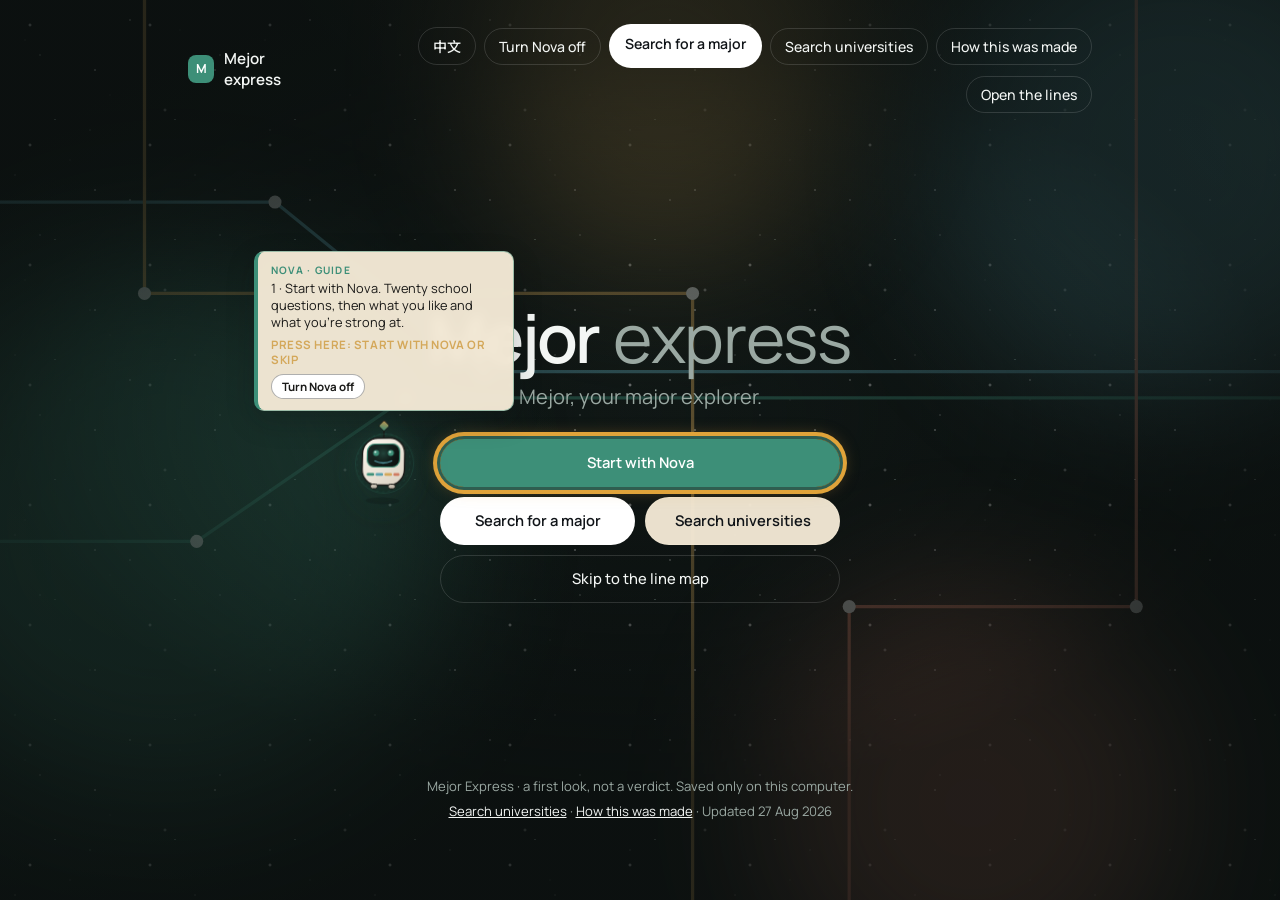
==== index.html @ 67a38b3f "Share the home space look across search pages, refresh Nova, and tidy Chinese CTAs. Keep major/unive" ====
<!DOCTYPE html>
<html lang="en" data-title="title.home" data-desc="meta.home">
<head>
  <meta charset="UTF-8" />
  <meta name="viewport" content="width=device-width, initial-scale=1.0" />
  <meta name="description" content="Mejor maps what you like to 25 simple stations, then shows official major names at 15 universities with a meaning a 14-year-old can read. A first look — not a verdict." />
  <meta name="theme-color" content="#0c1110" />
  <title>Mejor express</title>
  <link rel="icon" href="favicon.svg" type="image/svg+xml" />
  <script>
    try { if (localStorage.getItem("mejor-lang") === "zh") document.documentElement.lang = "zh-Hans"; } catch (e) {}
  </script>
  <link rel="preconnect" href="https://fonts.googleapis.com" />
  <link rel="preconnect" href="https://fonts.gstatic.com" crossorigin />
  <link href="https://fonts.googleapis.com/css2?family=Manrope:wght@400;500;600;700;800&family=Noto+Sans+SC:wght@400;500;600;700&display=swap" rel="stylesheet" />
  <style>
    :root {
      --bg: #0c1110;
      --text: #f3f6f4;
      --mute: #9aa8a2;
      --line: rgba(243, 246, 244, 0.14);
      --logic: #3d8f78;
      --care: #5aa3b0;
      --world: #d4a85a;
      --make: #d07a62;
      --ink: #101418;
      --red: #e85d4c;
      --serif: "Manrope", "Noto Sans SC", sans-serif;
      --sans: "Manrope", "Noto Sans SC", sans-serif;
    }
    * { box-sizing: border-box; }
    html, body, button, input, select, textarea { font-family: var(--sans); }
    html, body { margin: 0; min-height: 100%; }
    html { -webkit-text-size-adjust: 100%; }
    body {
      font-family: var(--sans);
      color: var(--text);
      -webkit-font-smoothing: antialiased;
      background: var(--bg);
      min-height: 100vh;
      display: flex;
      flex-direction: column;
    }
    .stage {
      position: fixed;
      inset: 0;
      z-index: 0;
      pointer-events: none;
      overflow: hidden;
      background:
        radial-gradient(ellipse 80% 60% at 50% 40%, #121a18 0%, var(--bg) 72%);
    }
    .space-nebula {
      position: absolute;
      inset: -30%;
      background:
        radial-gradient(ellipse 42% 38% at 18% 58%, rgba(61, 143, 120, 0.18), transparent 72%),
        radial-gradient(ellipse 38% 34% at 82% 28%, rgba(90, 163, 176, 0.16), transparent 70%),
        radial-gradient(ellipse 30% 28% at 52% 12%, rgba(212, 168, 90, 0.12), transparent 68%);
      animation: nebulaDrift 45s ease-in-out infinite;
    }
    .starfield {
      position: absolute;
      inset: 0;
      background-repeat: repeat;
      will-change: background-position;
    }
    .starfield-far {
      opacity: 0.35;
      background-image:
        radial-gradient(1px 1px at 25px 40px, rgba(255,255,255,0.55), transparent),
        radial-gradient(1px 1px at 110px 95px, rgba(255,255,255,0.45), transparent),
        radial-gradient(1px 1px at 180px 30px, rgba(212,240,234,0.4), transparent),
        radial-gradient(1px 1px at 70px 160px, rgba(255,255,255,0.5), transparent);
      background-size: 240px 240px;
      animation: spaceScrollFar 90s linear infinite;
    }
    .starfield-mid {
      opacity: 0.55;
      background-image:
        radial-gradient(1.2px 1.2px at 40px 55px, rgba(255,255,255,0.75), transparent),
        radial-gradient(1.5px 1.5px at 130px 20px, rgba(255,255,255,0.85), transparent),
        radial-gradient(1px 1px at 90px 130px, rgba(232,255,248,0.7), transparent),
        radial-gradient(2px 2px at 165px 110px, rgba(255,255,255,0.9), transparent),
        radial-gradient(1px 1px at 15px 175px, rgba(255,255,255,0.65), transparent);
      background-size: 180px 180px;
      animation: spaceScrollMid 50s linear infinite;
    }
    .starfield-near {
      opacity: 0.75;
      background-image:
        radial-gradient(2px 2px at 30px 25px, rgba(255,255,255,0.95), transparent),
        radial-gradient(1.5px 1.5px at 95px 70px, rgba(255,255,255,0.85), transparent),
        radial-gradient(2.5px 2.5px at 140px 45px, rgba(255,255,255,1), transparent),
        radial-gradient(1.5px 1.5px at 55px 120px, rgba(212,240,234,0.9), transparent);
      background-size: 120px 120px;
      animation: spaceScrollNear 24s linear infinite;
    }
    .blob {
      position: absolute;
      border-radius: 50%;
      filter: blur(72px);
      opacity: 0.42;
      will-change: transform;
    }
    .blob.logic {
      width: 42vw; height: 42vw; left: -8vw; top: 28%; background: var(--logic);
      animation: spaceOrbitA 32s linear infinite;
    }
    .blob.care {
      width: 36vw; height: 36vw; right: -10vw; top: -8%; background: var(--care);
      animation: spaceOrbitB 40s linear infinite;
    }
    .blob.world {
      width: 28vw; height: 28vw; left: 38%; top: -12%; background: var(--world);
      animation: spaceOrbitC 36s linear infinite;
    }
    .blob.make {
      width: 32vw; height: 32vw; right: 8%; bottom: -12%; background: var(--make);
      animation: spaceOrbitD 44s linear infinite;
    }
    .stage-map {
      position: absolute;
      inset: -8%;
      width: 116%;
      height: 116%;
      opacity: 0.5;
      animation: mapFloat 60s linear infinite;
      will-change: transform;
    }
    @keyframes spaceScrollFar {
      from { background-position: 0 0; }
      to { background-position: 240px 240px; }
    }
    @keyframes spaceScrollMid {
      from { background-position: 0 0; }
      to { background-position: -180px 270px; }
    }
    @keyframes spaceScrollNear {
      from { background-position: 0 0; }
      to { background-position: -120px 180px; }
    }
    @keyframes nebulaDrift {
      0% { transform: translate3d(0, 0, 0) scale(1); }
      33% { transform: translate3d(3%, -2%, 0) scale(1.04); }
      66% { transform: translate3d(-2%, 3%, 0) scale(1.02); }
      100% { transform: translate3d(0, 0, 0) scale(1); }
    }
    @keyframes spaceOrbitA {
      0% { transform: translate3d(0, 0, 0); }
      25% { transform: translate3d(8%, -6%, 0); }
      50% { transform: translate3d(4%, 8%, 0); }
      75% { transform: translate3d(-6%, 4%, 0); }
      100% { transform: translate3d(0, 0, 0); }
    }
    @keyframes spaceOrbitB {
      0% { transform: translate3d(0, 0, 0); }
      25% { transform: translate3d(-7%, 5%, 0); }
      50% { transform: translate3d(5%, 9%, 0); }
      75% { transform: translate3d(8%, -4%, 0); }
      100% { transform: translate3d(0, 0, 0); }
    }
    @keyframes spaceOrbitC {
      0% { transform: translate3d(0, 0, 0); }
      25% { transform: translate3d(5%, 6%, 0); }
      50% { transform: translate3d(-4%, -5%, 0); }
      75% { transform: translate3d(6%, -3%, 0); }
      100% { transform: translate3d(0, 0, 0); }
    }
    @keyframes spaceOrbitD {
      0% { transform: translate3d(0, 0, 0); }
      25% { transform: translate3d(-5%, -7%, 0); }
      50% { transform: translate3d(7%, 3%, 0); }
      75% { transform: translate3d(-3%, 6%, 0); }
      100% { transform: translate3d(0, 0, 0); }
    }
    @keyframes mapFloat {
      0% { transform: translate3d(0, 0, 0) rotate(0deg); }
      50% { transform: translate3d(-3%, 2%, 0) rotate(0.6deg); }
      100% { transform: translate3d(0, 0, 0) rotate(0deg); }
    }
    .stage-vignette {
      position: absolute;
      inset: 0;
      background:
        radial-gradient(ellipse 50% 42% at 50% 46%, rgba(12, 17, 16, 0.2) 0%, rgba(12, 17, 16, 0.72) 100%);
    }
    ::selection { background: #3d8f78; color: #fff; }
    .wrap {
      position: relative;
      z-index: 1;
      flex: 1;
      display: flex;
      flex-direction: column;
      max-width: 960px;
      width: 100%;
      margin: 0 auto;
      padding: 24px 28px 40px;
    }
    .skip {
      position: absolute; left: 16px; top: -48px; z-index: 80;
      background: #fff; color: var(--ink);
      padding: 8px 12px; font-weight: 600; text-decoration: none;
      border-radius: 999px;
    }
    .skip:focus { top: 12px; }
    :focus-visible { outline: 2px solid #fff; outline-offset: 3px; }
    .lang-btn:focus-visible, nav a.ghost:focus-visible, nav a.search-btn:focus-visible,
    .play:focus-visible, .ghost-btn:focus-visible, .search-btn:focus-visible, .uni-search-btn:focus-visible {
      outline: 2px solid var(--world); outline-offset: 3px;
    }

    nav {
      display: flex; justify-content: space-between; align-items: center;
      gap: 12px; color: var(--text);
    }
    .nav-end { display: flex; align-items: center; gap: 8px; flex-wrap: wrap; justify-content: flex-end; }
    .lang-btn {
      appearance: none; cursor: pointer; font: inherit;
      color: var(--text); background: transparent;
      border: 1px solid var(--line);
      padding: 8px 14px; font-weight: 500; font-size: 0.88rem;
      border-radius: 999px;
    }
    .lang-btn:hover { background: rgba(255, 255, 255, 0.06); }
    .logo {
      display: flex; align-items: center; gap: 10px;
      text-decoration: none; color: var(--text);
      font-weight: 600; font-size: 0.95rem;
    }
    .mark {
      width: 28px; height: 28px;
      border-radius: 8px;
      background: var(--logic);
      display: grid; place-items: center;
    }
    .mark span { display: block; font-size: 0.78rem; font-weight: 700; color: #fff; }
    nav a.ghost {
      color: var(--text); text-decoration: none;
      border: 1px solid var(--line);
      padding: 8px 14px; font-weight: 500; font-size: 0.88rem;
      border-radius: 999px;
    }
    nav a.ghost:hover { background: rgba(255, 255, 255, 0.06); }
    nav a.search-btn {
      color: var(--ink);
      background: #fff;
      border: 0;
      padding: 10px 16px;
      min-height: 44px;
      font-weight: 600;
      font-size: 0.88rem;
      text-decoration: none;
      border-radius: 999px;
    }

    main {
      flex: 1;
      display: grid;
      place-items: center;
      text-align: center;
      padding: 48px 0 32px;
    }
    .hero { max-width: 32rem; }
    h1 {
      font-family: var(--serif);
      font-size: clamp(2.6rem, 8vw, 4.2rem);
      margin: 0 0 10px;
      line-height: 1.02;
      font-weight: 600;
      letter-spacing: -0.04em;
      color: var(--text);
    }
    h1 .express {
      display: inline-flex;
      font-weight: 400;
      letter-spacing: -0.02em;
      color: var(--mute);
      margin-left: 0.06em;
    }
    .express-letter {
      display: inline-block;
      animation: letterBounce 1.9s cubic-bezier(0.45, 0, 0.2, 1) infinite;
      transform-origin: center bottom;
    }
    .express-letter:nth-child(1) { animation-delay: 0s; }
    .express-letter:nth-child(2) { animation-delay: 0.08s; }
    .express-letter:nth-child(3) { animation-delay: 0.16s; }
    .express-letter:nth-child(4) { animation-delay: 0.24s; }
    .express-letter:nth-child(5) { animation-delay: 0.32s; }
    .express-letter:nth-child(6) { animation-delay: 0.4s; }
    .express-letter:nth-child(7) { animation-delay: 0.48s; }
    @keyframes letterBounce {
      0%, 100% { transform: translateY(0); }
      18% { transform: translateY(-0.22em); }
      36% { transform: translateY(0); }
    }
    .catch {
      font-size: clamp(1.05rem, 2.6vw, 1.25rem);
      margin: 0 0 28px;
      color: var(--mute);
      line-height: 1.45;
      font-weight: 400;
    }
    .cta {
      display: flex;
      flex-direction: column;
      gap: 10px;
      width: 100%;
      max-width: 400px;
      margin: 0 auto;
    }
    .cta-row {
      display: grid;
      grid-template-columns: 1fr 1fr;
      gap: 10px;
    }
    .play, .ghost-btn, .cta .search-btn, .cta .uni-search-btn {
      display: inline-flex;
      align-items: center;
      justify-content: center;
      text-decoration: none;
      border-radius: 999px;
      min-height: 48px;
      width: 100%;
      padding: 11px 16px;
      font: inherit;
      font-weight: 600;
      font-size: 0.92rem;
      line-height: 1.25;
      text-align: center;
      white-space: normal;
      letter-spacing: 0;
      text-transform: none;
    }
    .play {
      background: var(--logic);
      color: #fff;
      border: 0;
    }
    .play:hover { background: #347a67; }
    .cta .search-btn {
      background: #fff;
      color: var(--ink);
      border: 0;
    }
    .cta .search-btn:hover { filter: brightness(0.97); }
    .cta .uni-search-btn {
      background: rgba(244, 234, 214, 0.96);
      color: var(--ink);
      border: 1px solid rgba(244, 234, 214, 0.4);
      box-shadow: none;
    }
    .cta .uni-search-btn:hover { filter: brightness(1.04); }
    .ghost-btn {
      background: transparent;
      color: var(--text);
      border: 1px solid var(--line);
      font-weight: 500;
    }
    .ghost-btn:hover { background: rgba(255, 255, 255, 0.06); }
    html[lang="zh-Hans"] .play,
    html[lang="zh-Hans"] .ghost-btn,
    html[lang="zh-Hans"] .cta .search-btn,
    html[lang="zh-Hans"] .cta .uni-search-btn {
      font-size: 0.95rem;
      letter-spacing: 0.02em;
    }

    footer {
      text-align: center;
      color: var(--mute);
      font-size: 0.82rem;
      line-height: 1.5;
    }
    footer p { margin: 0 0 6px; }
    footer a { color: var(--text); }

    @media (max-width: 640px) {
      .wrap { padding: 16px 16px 28px; }
      nav { flex-direction: column; align-items: flex-start; }
      .cta { max-width: none; }
      .cta-row { grid-template-columns: 1fr; }
    }
    @media (prefers-reduced-motion: reduce) {
      .blob, .starfield, .space-nebula, .stage-map { animation: none; }
      .express-letter { animation: none; }
      .blob { filter: blur(64px); }
    }
  </style>
</head>
<body>
  <div class="stage" aria-hidden="true">
    <div class="space-nebula"></div>
    <div class="starfield starfield-far"></div>
    <div class="starfield starfield-mid"></div>
    <div class="starfield starfield-near"></div>
    <div class="blob logic"></div>
    <div class="blob care"></div>
    <div class="blob world"></div>
    <div class="blob make"></div>
    <svg class="stage-map" viewBox="0 0 1200 800" preserveAspectRatio="xMidYMid slice">
      <path d="M-20 210 L 320 210 L 480 340 L 1240 340" fill="none" stroke="#5aa3b0" stroke-width="2.5" stroke-linecap="round" stroke-linejoin="round"/>
      <path d="M-20 470 L 260 470 L 420 360 L 1240 360" fill="none" stroke="#3d8f78" stroke-width="2.5" stroke-linecap="round" stroke-linejoin="round"/>
      <path d="M 220 -20 L 220 280 L 640 280 L 640 820" fill="none" stroke="#d4a85a" stroke-width="2.5" stroke-linecap="round" stroke-linejoin="round"/>
      <path d="M 980 -20 L 980 520 L 760 520 L 760 820" fill="none" stroke="#d07a62" stroke-width="2.5" stroke-linecap="round" stroke-linejoin="round"/>
      <g fill="#f3f6f4">
        <circle cx="320" cy="210" r="5"/>
        <circle cx="480" cy="340" r="5"/>
        <circle cx="260" cy="470" r="5"/>
        <circle cx="420" cy="360" r="5"/>
        <circle cx="220" cy="280" r="5"/>
        <circle cx="640" cy="280" r="5"/>
        <circle cx="980" cy="520" r="5"/>
        <circle cx="760" cy="520" r="5"/>
      </g>
    </svg>
    <div class="stage-vignette"></div>
  </div>
  <a class="skip" href="#main" data-i18n="skip">Skip to content</a>
  <div class="wrap">
    <nav>
      <a class="logo" href="index.html"><span class="mark"><span>M</span></span> Mejor express</a>
      <div class="nav-end">
        <button class="lang-btn" type="button" data-lang-toggle>中文</button>
        <button class="lang-btn" type="button" data-nova-toggle>Turn Nova off</button>
        <a class="search-btn" href="search.html" data-i18n="nav.search">Search for a major</a>
        <a class="ghost" href="schools.html" data-i18n="nav.searchUnis">Search universities</a>
        <a class="ghost" href="method.html" data-i18n="nav.method">How this was made</a>
        <a class="ghost" href="explorer.html?skip=1" data-i18n="nav.open">Open the lines</a>
      </div>
    </nav>

    <main id="main">
      <div class="hero">
        <h1>Mejor <span class="express" aria-label="express"><span class="express-letter">e</span><span class="express-letter">x</span><span class="express-letter">p</span><span class="express-letter">r</span><span class="express-letter">e</span><span class="express-letter">s</span><span class="express-letter">s</span></span></h1>
        <p class="catch" data-i18n="catch">Mejor, your major explorer.</p>
        <div class="cta">
          <a class="play" id="startNova" href="explorer.html?nova=1" data-i18n="cta.play">Start with Nova</a>
          <div class="cta-row">
            <a class="search-btn" id="searchMajor" href="search.html" data-i18n="nav.search">Search for a major</a>
            <a class="uni-search-btn" id="searchUnis" href="schools.html" data-i18n="nav.searchUnis">Search universities</a>
          </div>
          <a class="ghost-btn" href="explorer.html?skip=1" data-i18n="cta.skip">Skip to the line map</a>
        </div>
      </div>
    </main>

    <footer>
      <p data-i18n="foot.legal">Mejor Express · a first look, not a verdict. Saved only on this computer.</p>
      <p><a href="schools.html" data-i18n="nav.searchUnis">Search universities</a> · <a href="method.html" data-i18n="nav.method">How this was made</a> · <span data-i18n="updated">Updated 27 Aug 2026</span></p>
    </footer>
  </div>

  <aside id="novaGuide" class="nova-guide" data-nova-dock aria-live="polite" aria-label="Nova guide">
    <div class="nova-guide-face" aria-hidden="true">
      <svg viewBox="0 0 72 84" fill="none" xmlns="http://www.w3.org/2000/svg">
        <ellipse cx="36" cy="80" rx="17" ry="3.2" fill="#0c1110" opacity=".22"/>
        <line x1="36" y1="17" x2="36" y2="7.5" stroke="#1a1a18" stroke-width="1.35" stroke-linecap="round"/>
        <rect x="32.1" y="1.2" width="7.8" height="7.8" rx="1.1" transform="rotate(45 36 5.1)" fill="#3d8f78" stroke="#1a1a18" stroke-width=".85"/>
        <rect x="14.5" y="17.5" width="43" height="47" rx="15.5" fill="#fff9f0" stroke="#1a1a18" stroke-width="1.45"/>
        <rect x="19.5" y="52.5" width="7.5" height="2.8" rx="1" fill="#3d8f78"/>
        <rect x="28.5" y="52.5" width="7.5" height="2.8" rx="1" fill="#5aa3b0"/>
        <rect x="37.5" y="52.5" width="7.5" height="2.8" rx="1" fill="#d4a85a"/>
        <rect x="46.5" y="52.5" width="6" height="2.8" rx="1" fill="#d07a62"/>
        <rect x="19.5" y="23.5" width="33" height="23" rx="7.5" fill="#0c1110" stroke="#3d8f78" stroke-width="1.15"/>
        <circle cx="28.5" cy="32.5" r="3" fill="#3d8f78"/>
        <circle cx="43.5" cy="32.5" r="3" fill="#3d8f78"/>
        <path d="M27.5 40.5 Q36 44.5 44.5 40.5" stroke="#5aa3b0" stroke-width="1.35" stroke-linecap="round" fill="none"/>
      </svg>
    </div>
    <div class="nova-guide-copy">
      <div class="nova-name" data-i18n="nova.name">Nova · guide</div>
      <p data-i18n="guide.home">Press “Start with Nova”. Or press “Skip to the line map” if you want to pick likes yourself.</p>
      <p class="soft" data-i18n="guide.homeSoft">I can keep helping on the map. Turn me off anytime — I will stay quiet.</p>
      <p class="where" data-i18n="guide.where.home">Press here: Start with Nova or Skip</p>
      <button class="nova-quiet" type="button" data-nova-toggle>Turn Nova off</button>
    </div>
  </aside>
  <button class="nova-wake" type="button" data-nova-wake hidden data-i18n="nova.wake">Ask Nova</button>

  <script src="i18n.js"></script>
  <script>
    var HOME_TOUR_LAST = 4;
    var homeTour = 0;
    function homeTourStep(i) {
      var play = document.getElementById("startNova") || document.querySelector(".cta .play");
      var search = document.getElementById("searchMajor") || document.querySelector(".cta .search-btn");
      var searchUnis = document.getElementById("searchUnis");
      var skip = document.querySelector(".cta .ghost-btn");
      var steps = [
        { el: play, where: "guide.where.home", text: "guide.home" },
        { el: search, where: "guide.where.search", text: "guide.search" },
        { el: searchUnis, where: "guide.where.searchUnis", text: "guide.searchUnis" },
        { el: skip, where: "guide.where.skip", text: "guide.skip" },
        { el: document.body, where: "guide.where.luck", text: "guide.homeLuck", cheer: true }
      ];
      return steps[Math.min(i, HOME_TOUR_LAST)];
    }
    function updateHomeGuide() {
      if (!MejorNova.isOn()) {
        MejorNova.park();
        return;
      }
      var step = homeTourStep(homeTour);
      var target = step.el || document.body;
      if (step.cheer) {
        MejorNova.point(document.body, MejorI18n.t(step.where), MejorI18n.t(step.text), { cheer: true, key: "luck", scroll: false });
        return;
      }
      MejorNova.point(target, MejorI18n.t(step.where), MejorI18n.t(step.text));
    }
    function nextHomeTour() {
      if (!MejorNova.isOn()) return;
      if (homeTour >= HOME_TOUR_LAST) return;
      homeTour += 1;
      updateHomeGuide();
    }
    MejorI18n.apply();
    MejorI18n.bindToggles();
    MejorNova.bind(updateHomeGuide);
    document.addEventListener("mejor-nova-next", nextHomeTour);
    document.addEventListener("pointerup", function (e) {
      if (!MejorNova.isOn()) return;
      if (e.button != null && e.button !== 0) return;
      if (e.target.closest("[data-nova-toggle], [data-nova-wake], [data-lang-toggle]")) return;
      if (homeTour >= HOME_TOUR_LAST) return;
      if (e.target.closest("#startNova, #searchMajor, #searchUnis, .cta a, nav a")) return;
      if (e.target.closest("#novaFlyer")) return;
      nextHomeTour();
    });
  </script>
</body>
</html>
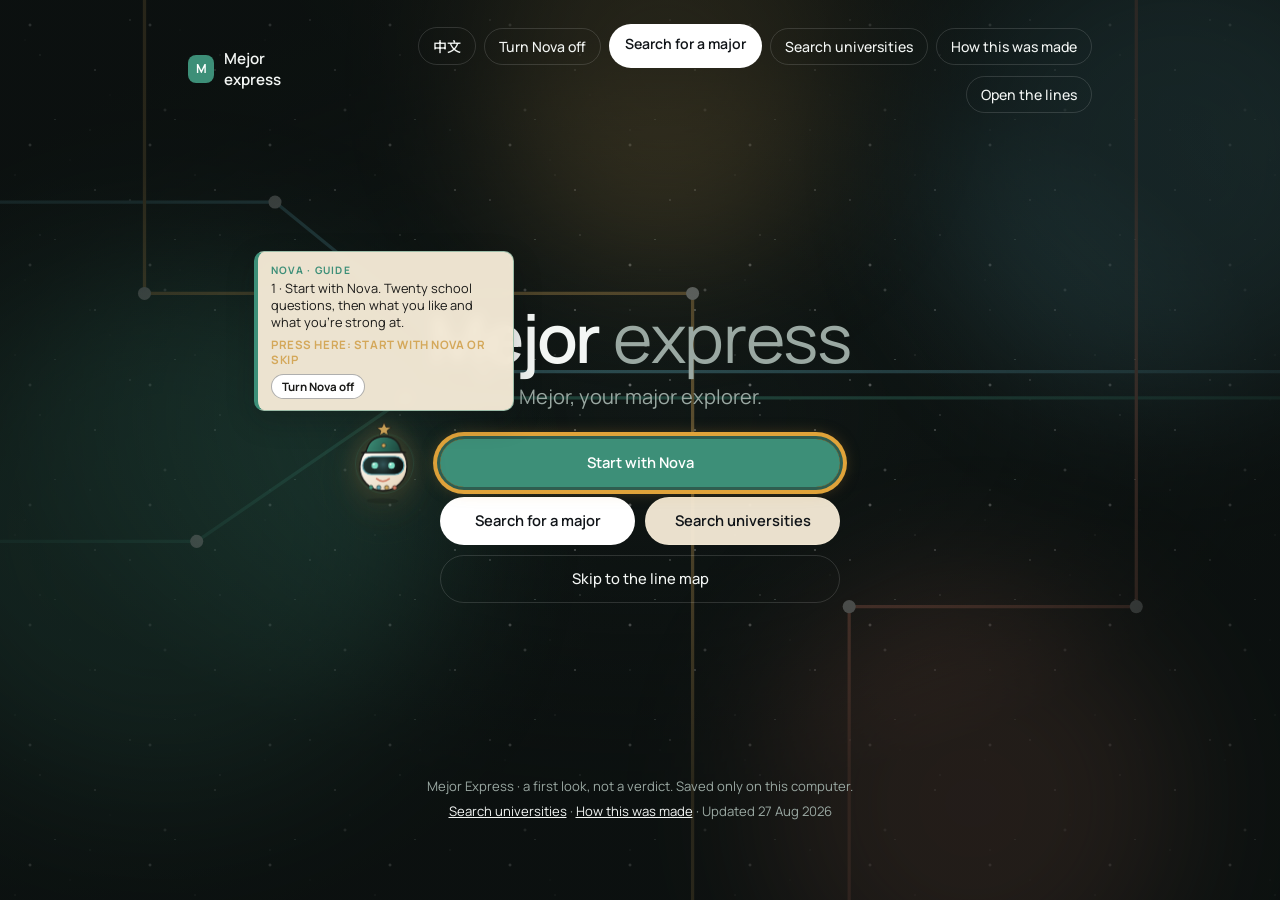
==== commit 6ce448e1: "Redraw Nova as a round station guide. The face keeps the blink, the smile, and the four line colors," ====
--- a/index.html
+++ b/index.html
@@ -455,18 +455,20 @@
   <aside id="novaGuide" class="nova-guide" data-nova-dock aria-live="polite" aria-label="Nova guide">
     <div class="nova-guide-face" aria-hidden="true">
       <svg viewBox="0 0 72 84" fill="none" xmlns="http://www.w3.org/2000/svg">
-        <ellipse cx="36" cy="80" rx="17" ry="3.2" fill="#0c1110" opacity=".22"/>
-        <line x1="36" y1="17" x2="36" y2="7.5" stroke="#1a1a18" stroke-width="1.35" stroke-linecap="round"/>
-        <rect x="32.1" y="1.2" width="7.8" height="7.8" rx="1.1" transform="rotate(45 36 5.1)" fill="#3d8f78" stroke="#1a1a18" stroke-width=".85"/>
-        <rect x="14.5" y="17.5" width="43" height="47" rx="15.5" fill="#fff9f0" stroke="#1a1a18" stroke-width="1.45"/>
-        <rect x="19.5" y="52.5" width="7.5" height="2.8" rx="1" fill="#3d8f78"/>
-        <rect x="28.5" y="52.5" width="7.5" height="2.8" rx="1" fill="#5aa3b0"/>
-        <rect x="37.5" y="52.5" width="7.5" height="2.8" rx="1" fill="#d4a85a"/>
-        <rect x="46.5" y="52.5" width="6" height="2.8" rx="1" fill="#d07a62"/>
-        <rect x="19.5" y="23.5" width="33" height="23" rx="7.5" fill="#0c1110" stroke="#3d8f78" stroke-width="1.15"/>
-        <circle cx="28.5" cy="32.5" r="3" fill="#3d8f78"/>
-        <circle cx="43.5" cy="32.5" r="3" fill="#3d8f78"/>
-        <path d="M27.5 40.5 Q36 44.5 44.5 40.5" stroke="#5aa3b0" stroke-width="1.35" stroke-linecap="round" fill="none"/>
+        <ellipse cx="36" cy="80" rx="16" ry="2.6" fill="#0c1110" opacity=".22"/>
+        <circle cx="36" cy="46" r="24" fill="#fffdf8" stroke="#1a1a18" stroke-width="1.45"/>
+        <path d="M18 32c2-12 10-16 18-16s16 4 18 16" fill="#2f6f62" stroke="#1a1a18" stroke-width="1.35"/>
+        <path d="M14 32h44" stroke="#1a1a18" stroke-width="1.7" stroke-linecap="round"/>
+        <circle cx="36" cy="25" r="2.15" fill="#d4a85a" stroke="#1a1a18" stroke-width=".6"/>
+        <polygon points="36,1.5 38,6.4 43.2,6.8 39.2,10 40.4,15 36,12.2 31.6,15 32.8,10 28.8,6.8 34,6.4" fill="#d4a85a" stroke="#1a1a18" stroke-width=".7" stroke-linejoin="round"/>
+        <rect x="15" y="36" width="42" height="18" rx="9" fill="#0c1110" stroke="#5aa3b0" stroke-width="1.15"/>
+        <circle class="eye" cx="27.5" cy="45" r="3.3" fill="#7ddec4"/>
+        <circle class="eye" cx="44.5" cy="45" r="3.3" fill="#7ddec4"/>
+        <path class="nova-smile" d="M29.5 58.2 Q36 63.2 42.5 58.2" stroke="#d07a62" stroke-width="1.55" stroke-linecap="round" fill="none"/>
+        <circle cx="24" cy="67" r="2.15" fill="#3d8f78" stroke="#1a1a18" stroke-width=".55"/>
+        <circle cx="32" cy="67" r="2.15" fill="#5aa3b0" stroke="#1a1a18" stroke-width=".55"/>
+        <circle cx="40" cy="67" r="2.15" fill="#d4a85a" stroke="#1a1a18" stroke-width=".55"/>
+        <circle cx="48" cy="67" r="2.15" fill="#d07a62" stroke="#1a1a18" stroke-width=".55"/>
       </svg>
     </div>
     <div class="nova-guide-copy">
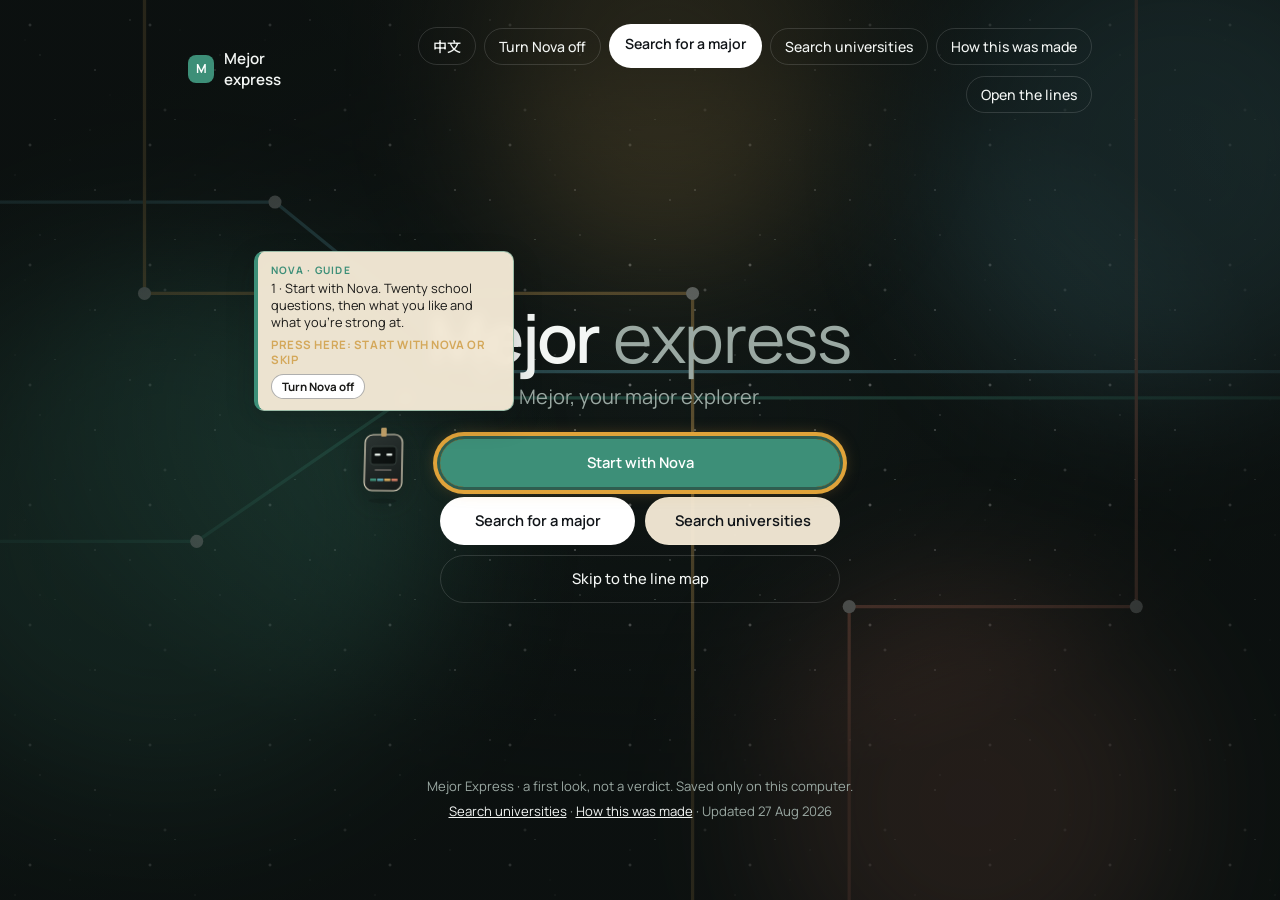
==== commit 6f5c1070: "Make Nova look like a quiet guide, not a cartoon. The face is now a dark panel with a gold mark and " ====
--- a/index.html
+++ b/index.html
@@ -455,20 +455,17 @@
   <aside id="novaGuide" class="nova-guide" data-nova-dock aria-live="polite" aria-label="Nova guide">
     <div class="nova-guide-face" aria-hidden="true">
       <svg viewBox="0 0 72 84" fill="none" xmlns="http://www.w3.org/2000/svg">
-        <ellipse cx="36" cy="80" rx="16" ry="2.6" fill="#0c1110" opacity=".22"/>
-        <circle cx="36" cy="46" r="24" fill="#fffdf8" stroke="#1a1a18" stroke-width="1.45"/>
-        <path d="M18 32c2-12 10-16 18-16s16 4 18 16" fill="#2f6f62" stroke="#1a1a18" stroke-width="1.35"/>
-        <path d="M14 32h44" stroke="#1a1a18" stroke-width="1.7" stroke-linecap="round"/>
-        <circle cx="36" cy="25" r="2.15" fill="#d4a85a" stroke="#1a1a18" stroke-width=".6"/>
-        <polygon points="36,1.5 38,6.4 43.2,6.8 39.2,10 40.4,15 36,12.2 31.6,15 32.8,10 28.8,6.8 34,6.4" fill="#d4a85a" stroke="#1a1a18" stroke-width=".7" stroke-linejoin="round"/>
-        <rect x="15" y="36" width="42" height="18" rx="9" fill="#0c1110" stroke="#5aa3b0" stroke-width="1.15"/>
-        <circle class="eye" cx="27.5" cy="45" r="3.3" fill="#7ddec4"/>
-        <circle class="eye" cx="44.5" cy="45" r="3.3" fill="#7ddec4"/>
-        <path class="nova-smile" d="M29.5 58.2 Q36 63.2 42.5 58.2" stroke="#d07a62" stroke-width="1.55" stroke-linecap="round" fill="none"/>
-        <circle cx="24" cy="67" r="2.15" fill="#3d8f78" stroke="#1a1a18" stroke-width=".55"/>
-        <circle cx="32" cy="67" r="2.15" fill="#5aa3b0" stroke="#1a1a18" stroke-width=".55"/>
-        <circle cx="40" cy="67" r="2.15" fill="#d4a85a" stroke="#1a1a18" stroke-width=".55"/>
-        <circle cx="48" cy="67" r="2.15" fill="#d07a62" stroke="#1a1a18" stroke-width=".55"/>
+        <ellipse cx="36" cy="80" rx="14" ry="2.2" fill="#0c1110" opacity=".2"/>
+        <rect x="17" y="14" width="38" height="56" rx="8" fill="#1a2220" stroke="#efe4cc" stroke-width="1.15"/>
+        <rect x="33.2" y="7" width="5.6" height="9" rx="1.2" fill="#c4a36a"/>
+        <rect x="23" y="26" width="26" height="18" rx="3" fill="#0c1110" stroke="#3d4a46" stroke-width=".8"/>
+        <rect class="eye" x="27" y="33" width="6" height="2.2" rx="1" fill="#e7efe9"/>
+        <rect class="eye" x="39" y="33" width="6" height="2.2" rx="1" fill="#e7efe9"/>
+        <path class="nova-smile" d="M28 49.5 H44" stroke="#8d8680" stroke-width="1.15" stroke-linecap="round"/>
+        <rect x="23" y="58" width="6.2" height="2.4" rx=".4" fill="#3d8f78"/>
+        <rect x="30.2" y="58" width="6.2" height="2.4" rx=".4" fill="#5aa3b0"/>
+        <rect x="37.4" y="58" width="6.2" height="2.4" rx=".4" fill="#d4a85a"/>
+        <rect x="44.6" y="58" width="6.2" height="2.4" rx=".4" fill="#d07a62"/>
       </svg>
     </div>
     <div class="nova-guide-copy">
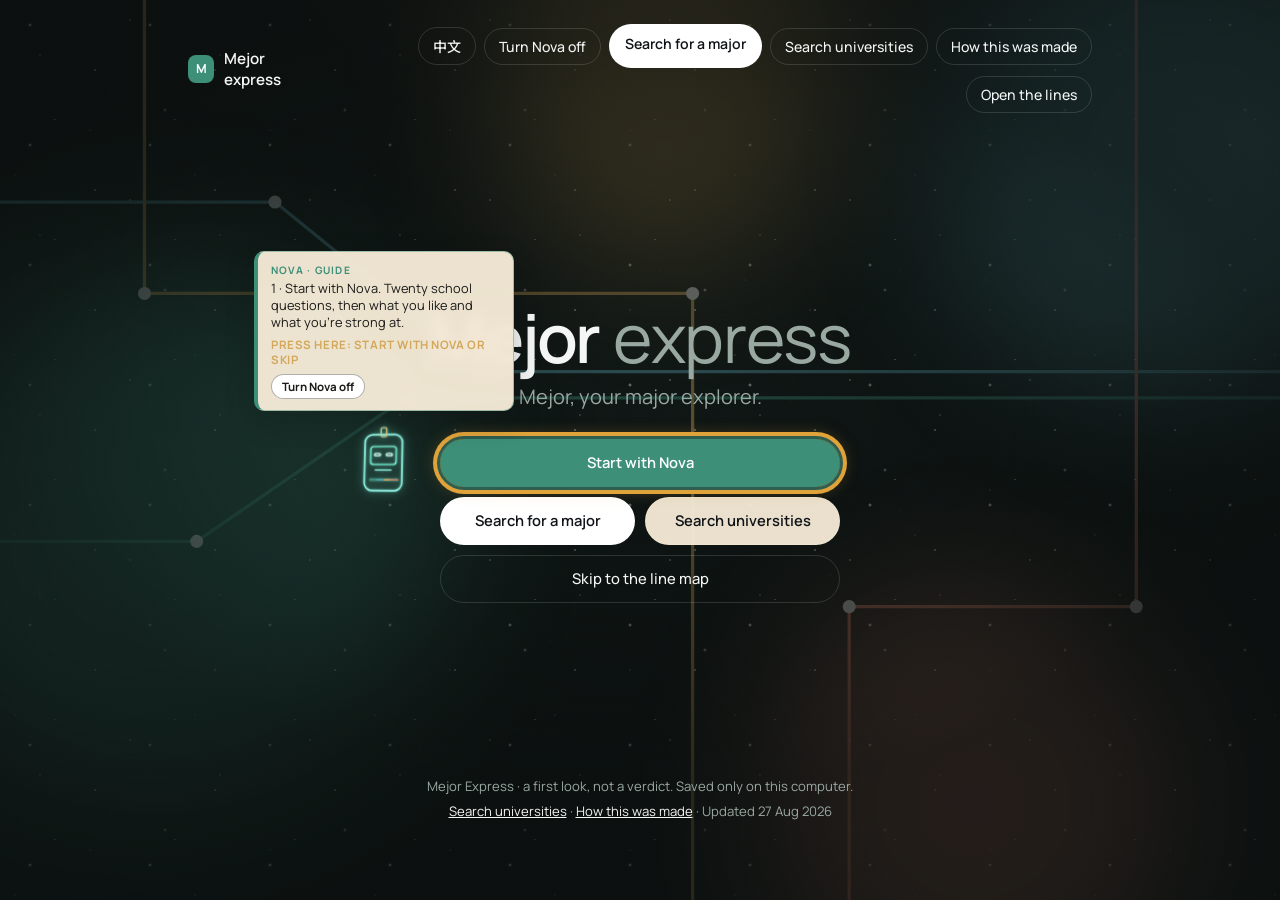
==== commit 9606c0b0: "Draw Nova as a clear neon outline. The face has no fill, so the page shows through, and a soft mint " ====
--- a/index.html
+++ b/index.html
@@ -455,17 +455,18 @@
   <aside id="novaGuide" class="nova-guide" data-nova-dock aria-live="polite" aria-label="Nova guide">
     <div class="nova-guide-face" aria-hidden="true">
       <svg viewBox="0 0 72 84" fill="none" xmlns="http://www.w3.org/2000/svg">
-        <ellipse cx="36" cy="80" rx="14" ry="2.2" fill="#0c1110" opacity=".2"/>
-        <rect x="17" y="14" width="38" height="56" rx="8" fill="#1a2220" stroke="#efe4cc" stroke-width="1.15"/>
-        <rect x="33.2" y="7" width="5.6" height="9" rx="1.2" fill="#c4a36a"/>
-        <rect x="23" y="26" width="26" height="18" rx="3" fill="#0c1110" stroke="#3d4a46" stroke-width=".8"/>
-        <rect class="eye" x="27" y="33" width="6" height="2.2" rx="1" fill="#e7efe9"/>
-        <rect class="eye" x="39" y="33" width="6" height="2.2" rx="1" fill="#e7efe9"/>
-        <path class="nova-smile" d="M28 49.5 H44" stroke="#8d8680" stroke-width="1.15" stroke-linecap="round"/>
-        <rect x="23" y="58" width="6.2" height="2.4" rx=".4" fill="#3d8f78"/>
-        <rect x="30.2" y="58" width="6.2" height="2.4" rx=".4" fill="#5aa3b0"/>
-        <rect x="37.4" y="58" width="6.2" height="2.4" rx=".4" fill="#d4a85a"/>
-        <rect x="44.6" y="58" width="6.2" height="2.4" rx=".4" fill="#d07a62"/>
+        <g fill="none" stroke-linejoin="round" stroke-linecap="round">
+          <rect x="17" y="14" width="38" height="56" rx="8" stroke="#9dffef" stroke-width="1.35"/>
+          <rect x="33.2" y="7" width="5.6" height="9" rx="1.2" stroke="#e8c56a" stroke-width="1.15"/>
+          <rect x="23" y="26" width="26" height="18" rx="3" stroke="#7dffe4" stroke-width="1.05"/>
+          <rect class="eye" x="27" y="33" width="6" height="2.2" rx="1" stroke="#e8fff8" stroke-width="1.15"/>
+          <rect class="eye" x="39" y="33" width="6" height="2.2" rx="1" stroke="#e8fff8" stroke-width="1.15"/>
+          <path class="nova-smile" d="M28 49.5 H44" stroke="#9dffef" stroke-width="1.15"/>
+          <path d="M23 59.2 H29.2" stroke="#3d8f78" stroke-width="1.6"/>
+          <path d="M30.2 59.2 H36.4" stroke="#5aa3b0" stroke-width="1.6"/>
+          <path d="M37.4 59.2 H43.6" stroke="#d4a85a" stroke-width="1.6"/>
+          <path d="M44.6 59.2 H50.8" stroke="#d07a62" stroke-width="1.6"/>
+        </g>
       </svg>
     </div>
     <div class="nova-guide-copy">
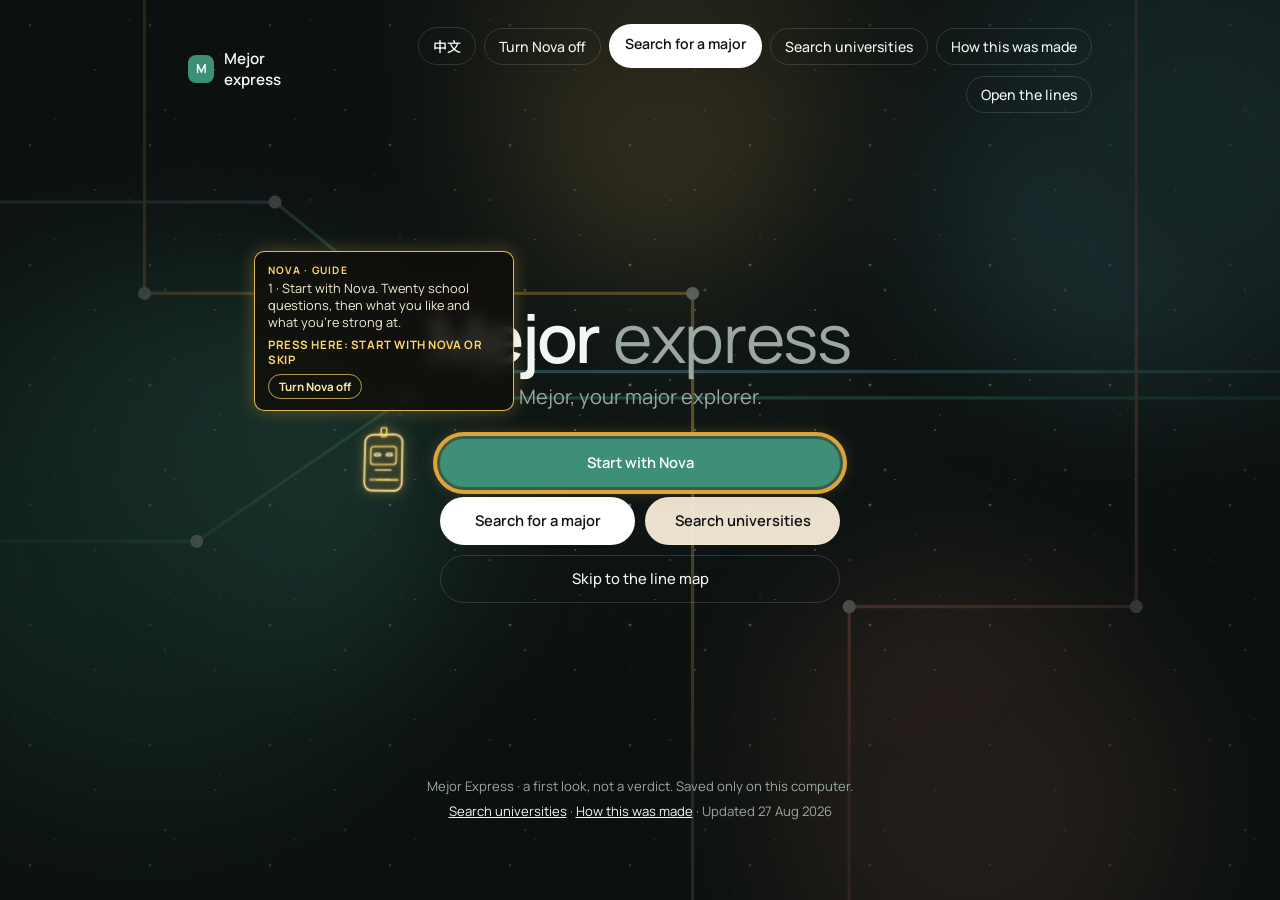
==== commit dcd79cad: "Give Nova a gold glow and a matching speech card. The outline, the name, and the message box now use" ====
--- a/index.html
+++ b/index.html
@@ -456,16 +456,16 @@
     <div class="nova-guide-face" aria-hidden="true">
       <svg viewBox="0 0 72 84" fill="none" xmlns="http://www.w3.org/2000/svg">
         <g fill="none" stroke-linejoin="round" stroke-linecap="round">
-          <rect x="17" y="14" width="38" height="56" rx="8" stroke="#9dffef" stroke-width="1.35"/>
-          <rect x="33.2" y="7" width="5.6" height="9" rx="1.2" stroke="#e8c56a" stroke-width="1.15"/>
-          <rect x="23" y="26" width="26" height="18" rx="3" stroke="#7dffe4" stroke-width="1.05"/>
-          <rect class="eye" x="27" y="33" width="6" height="2.2" rx="1" stroke="#e8fff8" stroke-width="1.15"/>
-          <rect class="eye" x="39" y="33" width="6" height="2.2" rx="1" stroke="#e8fff8" stroke-width="1.15"/>
-          <path class="nova-smile" d="M28 49.5 H44" stroke="#9dffef" stroke-width="1.15"/>
-          <path d="M23 59.2 H29.2" stroke="#3d8f78" stroke-width="1.6"/>
-          <path d="M30.2 59.2 H36.4" stroke="#5aa3b0" stroke-width="1.6"/>
-          <path d="M37.4 59.2 H43.6" stroke="#d4a85a" stroke-width="1.6"/>
-          <path d="M44.6 59.2 H50.8" stroke="#d07a62" stroke-width="1.6"/>
+          <rect x="17" y="14" width="38" height="56" rx="8" stroke="#ffe7a3" stroke-width="1.35"/>
+          <rect x="33.2" y="7" width="5.6" height="9" rx="1.2" stroke="#ffd56a" stroke-width="1.15"/>
+          <rect x="23" y="26" width="26" height="18" rx="3" stroke="#ffd56a" stroke-width="1.05"/>
+          <rect class="eye" x="27" y="33" width="6" height="2.2" rx="1" stroke="#fff4d2" stroke-width="1.15"/>
+          <rect class="eye" x="39" y="33" width="6" height="2.2" rx="1" stroke="#fff4d2" stroke-width="1.15"/>
+          <path class="nova-smile" d="M28 49.5 H44" stroke="#ffe7a3" stroke-width="1.15"/>
+          <path d="M23 59.2 H29.2" stroke="#c4a36a" stroke-width="1.6"/>
+          <path d="M30.2 59.2 H36.4" stroke="#ffd56a" stroke-width="1.6"/>
+          <path d="M37.4 59.2 H43.6" stroke="#ffe7a3" stroke-width="1.6"/>
+          <path d="M44.6 59.2 H50.8" stroke="#e8c56a" stroke-width="1.6"/>
         </g>
       </svg>
     </div>
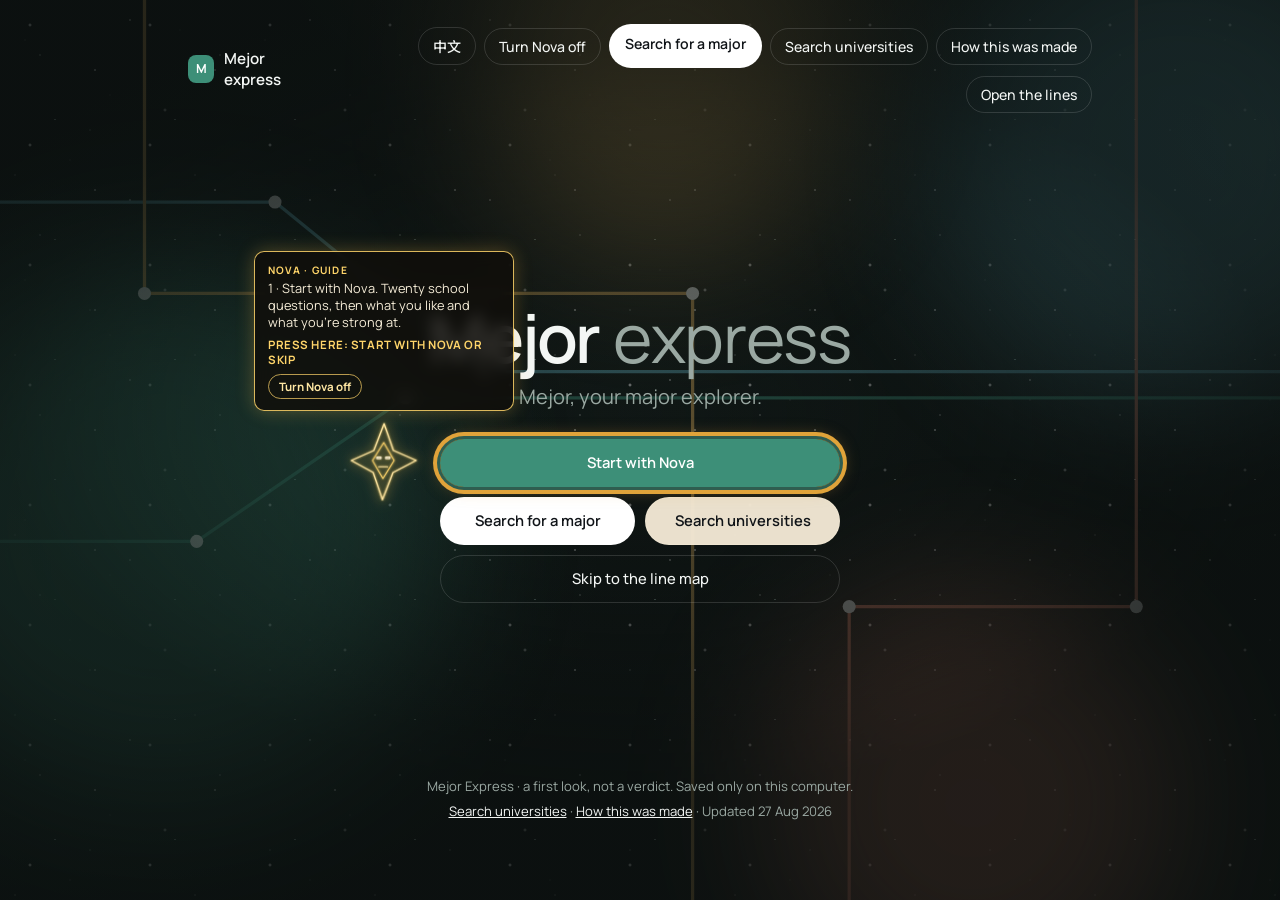
==== commit 13be8ccb: "Turn Nova into a gold star outline. The guide is now a clear four-point nova, with a soft gold glow " ====
--- a/index.html
+++ b/index.html
@@ -456,16 +456,11 @@
     <div class="nova-guide-face" aria-hidden="true">
       <svg viewBox="0 0 72 84" fill="none" xmlns="http://www.w3.org/2000/svg">
         <g fill="none" stroke-linejoin="round" stroke-linecap="round">
-          <rect x="17" y="14" width="38" height="56" rx="8" stroke="#ffe7a3" stroke-width="1.35"/>
-          <rect x="33.2" y="7" width="5.6" height="9" rx="1.2" stroke="#ffd56a" stroke-width="1.15"/>
-          <rect x="23" y="26" width="26" height="18" rx="3" stroke="#ffd56a" stroke-width="1.05"/>
-          <rect class="eye" x="27" y="33" width="6" height="2.2" rx="1" stroke="#fff4d2" stroke-width="1.15"/>
-          <rect class="eye" x="39" y="33" width="6" height="2.2" rx="1" stroke="#fff4d2" stroke-width="1.15"/>
-          <path class="nova-smile" d="M28 49.5 H44" stroke="#ffe7a3" stroke-width="1.15"/>
-          <path d="M23 59.2 H29.2" stroke="#c4a36a" stroke-width="1.6"/>
-          <path d="M30.2 59.2 H36.4" stroke="#ffd56a" stroke-width="1.6"/>
-          <path d="M37.4 59.2 H43.6" stroke="#ffe7a3" stroke-width="1.6"/>
-          <path d="M44.6 59.2 H50.8" stroke="#e8c56a" stroke-width="1.6"/>
+          <path d="M36 3 L46 30 L69 40 L46 52 L36 79 L26 52 L3 40 L26 30 Z" stroke="#ffe7a3" stroke-width="1.35"/>
+          <path d="M36 22 L47 40 L36 58 L25 40 Z" stroke="#ffd56a" stroke-width="1.05"/>
+          <rect class="eye" x="29.2" y="36.4" width="4.6" height="1.7" rx=".7" stroke="#fff6d8" stroke-width="1.05"/>
+          <rect class="eye" x="38.2" y="36.4" width="4.6" height="1.7" rx=".7" stroke="#fff6d8" stroke-width="1.05"/>
+          <path class="nova-smile" d="M31.5 46.2 H40.5" stroke="#ffe7a3" stroke-width="1.1"/>
         </g>
       </svg>
     </div>
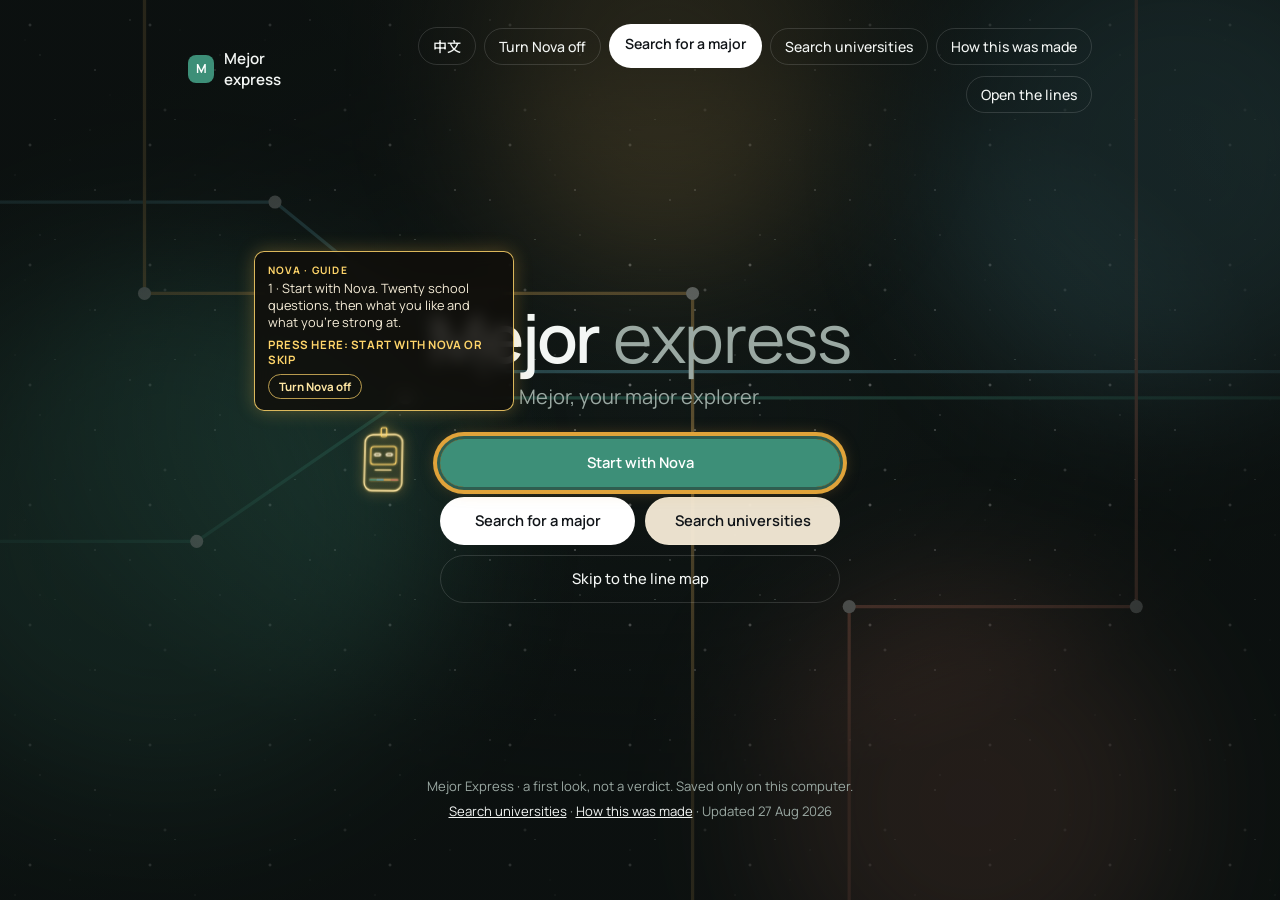
==== commit 9434d902: "Give Nova a normal upright shape in gold. The star is gone. Nova is a clear rounded panel again, wit" ====
--- a/index.html
+++ b/index.html
@@ -456,11 +456,16 @@
     <div class="nova-guide-face" aria-hidden="true">
       <svg viewBox="0 0 72 84" fill="none" xmlns="http://www.w3.org/2000/svg">
         <g fill="none" stroke-linejoin="round" stroke-linecap="round">
-          <path d="M36 3 L46 30 L69 40 L46 52 L36 79 L26 52 L3 40 L26 30 Z" stroke="#ffe7a3" stroke-width="1.35"/>
-          <path d="M36 22 L47 40 L36 58 L25 40 Z" stroke="#ffd56a" stroke-width="1.05"/>
-          <rect class="eye" x="29.2" y="36.4" width="4.6" height="1.7" rx=".7" stroke="#fff6d8" stroke-width="1.05"/>
-          <rect class="eye" x="38.2" y="36.4" width="4.6" height="1.7" rx=".7" stroke="#fff6d8" stroke-width="1.05"/>
-          <path class="nova-smile" d="M31.5 46.2 H40.5" stroke="#ffe7a3" stroke-width="1.1"/>
+          <rect x="17" y="14" width="38" height="56" rx="8" stroke="#ffe7a3" stroke-width="1.35"/>
+          <rect x="33.2" y="7" width="5.6" height="9" rx="1.2" stroke="#ffd56a" stroke-width="1.15"/>
+          <rect x="23" y="26" width="26" height="18" rx="3" stroke="#ffd56a" stroke-width="1.05"/>
+          <rect class="eye" x="27" y="33" width="6" height="2.2" rx="1" stroke="#fff6d8" stroke-width="1.15"/>
+          <rect class="eye" x="39" y="33" width="6" height="2.2" rx="1" stroke="#fff6d8" stroke-width="1.15"/>
+          <path class="nova-smile" d="M28 49.5 H44" stroke="#ffe7a3" stroke-width="1.15"/>
+          <path d="M23 59.2 H29.2" stroke="#3d8f78" stroke-width="1.6"/>
+          <path d="M30.2 59.2 H36.4" stroke="#5aa3b0" stroke-width="1.6"/>
+          <path d="M37.4 59.2 H43.6" stroke="#d4a85a" stroke-width="1.6"/>
+          <path d="M44.6 59.2 H50.8" stroke="#d07a62" stroke-width="1.6"/>
         </g>
       </svg>
     </div>
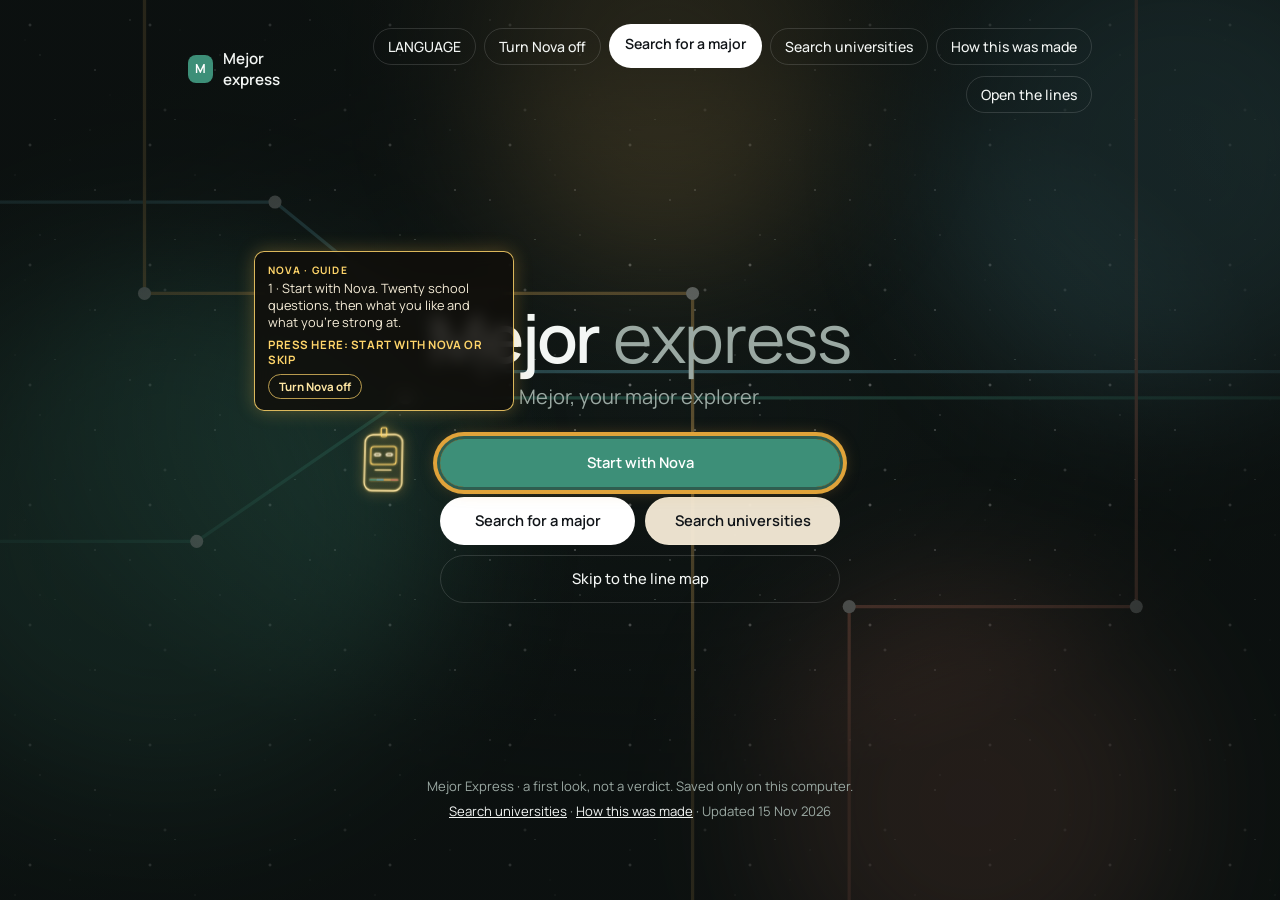
==== commit af9d0260: "Add Dutch, French, German, and Spanish, and refresh QS 2027 ranks. The language control now says LAN" ====
--- a/index.html
+++ b/index.html
@@ -8,7 +8,7 @@
   <title>Mejor express</title>
   <link rel="icon" href="favicon.svg" type="image/svg+xml" />
   <script>
-    try { if (localStorage.getItem("mejor-lang") === "zh") document.documentElement.lang = "zh-Hans"; } catch (e) {}
+    try { var _ml = localStorage.getItem("mejor-lang"); var _map = { zh: "zh-Hans", nl: "nl", fr: "fr", de: "de", es: "es" }; if (_map[_ml]) document.documentElement.lang = _map[_ml]; } catch (e) {}
   </script>
   <link rel="preconnect" href="https://fonts.googleapis.com" />
   <link rel="preconnect" href="https://fonts.gstatic.com" crossorigin />
@@ -422,7 +422,7 @@
     <nav>
       <a class="logo" href="index.html"><span class="mark"><span>M</span></span> Mejor express</a>
       <div class="nav-end">
-        <button class="lang-btn" type="button" data-lang-toggle>中文</button>
+        <button class="lang-btn" type="button" data-lang-toggle>LANGUAGE</button>
         <button class="lang-btn" type="button" data-nova-toggle>Turn Nova off</button>
         <a class="search-btn" href="search.html" data-i18n="nav.search">Search for a major</a>
         <a class="ghost" href="schools.html" data-i18n="nav.searchUnis">Search universities</a>
@@ -448,7 +448,7 @@
 
     <footer>
       <p data-i18n="foot.legal">Mejor Express · a first look, not a verdict. Saved only on this computer.</p>
-      <p><a href="schools.html" data-i18n="nav.searchUnis">Search universities</a> · <a href="method.html" data-i18n="nav.method">How this was made</a> · <span data-i18n="updated">Updated 27 Aug 2026</span></p>
+      <p><a href="schools.html" data-i18n="nav.searchUnis">Search universities</a> · <a href="method.html" data-i18n="nav.method">How this was made</a> · <span data-i18n="updated">Updated 15 Nov 2026</span></p>
     </footer>
   </div>
 
@@ -480,6 +480,8 @@
   <button class="nova-wake" type="button" data-nova-wake hidden data-i18n="nova.wake">Ask Nova</button>
 
   <script src="i18n.js"></script>
+  <script src="i18n-langs.js"></script>
+  <script src="i18n-lines.js"></script>
   <script>
     var HOME_TOUR_LAST = 4;
     var homeTour = 0;
@@ -523,7 +525,7 @@
     document.addEventListener("pointerup", function (e) {
       if (!MejorNova.isOn()) return;
       if (e.button != null && e.button !== 0) return;
-      if (e.target.closest("[data-nova-toggle], [data-nova-wake], [data-lang-toggle]")) return;
+      if (e.target.closest("[data-nova-toggle], [data-nova-wake], [data-lang-toggle], .lang-wrap")) return;
       if (homeTour >= HOME_TOUR_LAST) return;
       if (e.target.closest("#startNova, #searchMajor, #searchUnis, .cta a, nav a")) return;
       if (e.target.closest("#novaFlyer")) return;
